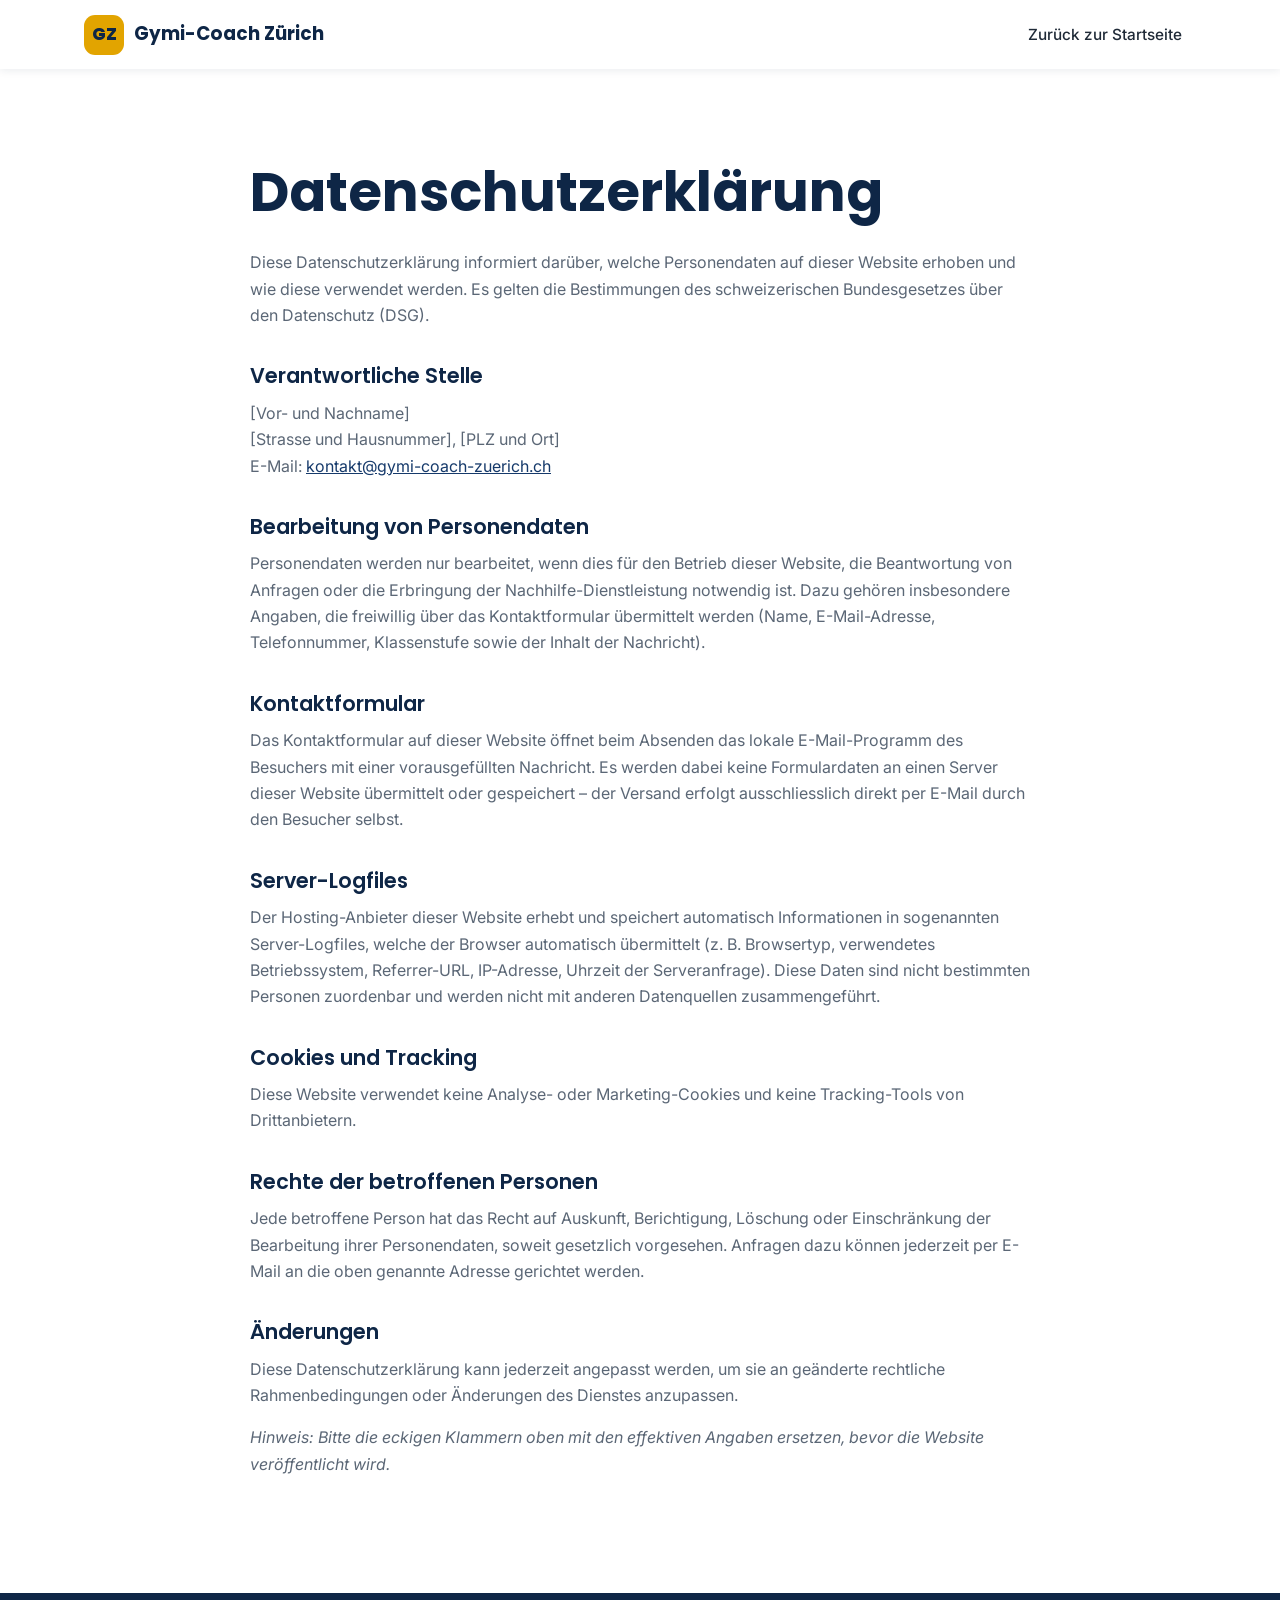
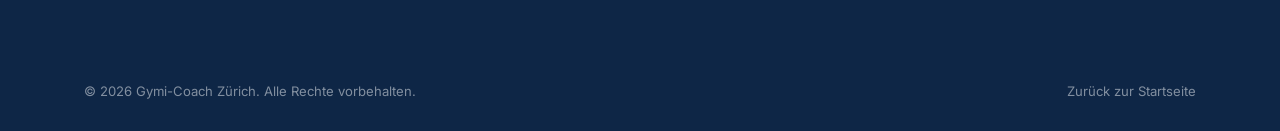
==== datenschutz.html @ ea246ab2 "Add Gymi-Vorbereitung Zürich tutoring website Static single-page site for a former top-of-class Gymn" ====
<!DOCTYPE html>
<html lang="de-CH">
<head>
<meta charset="UTF-8">
<meta name="viewport" content="width=device-width, initial-scale=1.0">
<title>Datenschutz | Gymi-Coach Zürich</title>
<link rel="icon" href="data:image/svg+xml,%3Csvg xmlns='http://www.w3.org/2000/svg' viewBox='0 0 64 64'%3E%3Crect width='64' height='64' rx='14' fill='%23163A6B'/%3E%3Ctext x='32' y='42' font-family='Arial,sans-serif' font-size='30' font-weight='700' fill='%23E2A400' text-anchor='middle'%3EGZ%3C/text%3E%3C/svg%3E">
<link rel="preconnect" href="https://fonts.googleapis.com">
<link rel="preconnect" href="https://fonts.gstatic.com" crossorigin>
<link href="https://fonts.googleapis.com/css2?family=Inter:wght@400;500;600;700&family=Poppins:wght@600;700;800&display=swap" rel="stylesheet">
<link rel="stylesheet" href="css/style.css">
</head>
<body>

<header class="site-header is-scrolled">
  <div class="container">
    <a href="index.html#top" class="brand">
      <span class="logo-mark">GZ</span>
      Gymi-Coach Zürich
    </a>
    <nav class="main-nav">
      <a href="index.html#top">Zurück zur Startseite</a>
    </nav>
  </div>
</header>

<div class="container">
  <div class="legal-page">
    <h1>Datenschutzerklärung</h1>
    <p>
      Diese Datenschutzerklärung informiert darüber, welche Personendaten auf dieser Website erhoben und
      wie diese verwendet werden. Es gelten die Bestimmungen des schweizerischen Bundesgesetzes über den
      Datenschutz (DSG).
    </p>

    <h2>Verantwortliche Stelle</h2>
    <p>
      [Vor- und Nachname]<br>
      [Strasse und Hausnummer], [PLZ und Ort]<br>
      E-Mail: <a href="mailto:kontakt@gymi-coach-zuerich.ch">kontakt@gymi-coach-zuerich.ch</a>
    </p>

    <h2>Bearbeitung von Personendaten</h2>
    <p>
      Personendaten werden nur bearbeitet, wenn dies für den Betrieb dieser Website, die Beantwortung von
      Anfragen oder die Erbringung der Nachhilfe-Dienstleistung notwendig ist. Dazu gehören insbesondere
      Angaben, die freiwillig über das Kontaktformular übermittelt werden (Name, E-Mail-Adresse, Telefonnummer,
      Klassenstufe sowie der Inhalt der Nachricht).
    </p>

    <h2>Kontaktformular</h2>
    <p>
      Das Kontaktformular auf dieser Website öffnet beim Absenden das lokale E-Mail-Programm des
      Besuchers mit einer vorausgefüllten Nachricht. Es werden dabei keine Formulardaten an einen Server
      dieser Website übermittelt oder gespeichert – der Versand erfolgt ausschliesslich direkt per E-Mail
      durch den Besucher selbst.
    </p>

    <h2>Server-Logfiles</h2>
    <p>
      Der Hosting-Anbieter dieser Website erhebt und speichert automatisch Informationen in sogenannten
      Server-Logfiles, welche der Browser automatisch übermittelt (z. B. Browsertyp, verwendetes
      Betriebssystem, Referrer-URL, IP-Adresse, Uhrzeit der Serveranfrage). Diese Daten sind nicht bestimmten
      Personen zuordenbar und werden nicht mit anderen Datenquellen zusammengeführt.
    </p>

    <h2>Cookies und Tracking</h2>
    <p>
      Diese Website verwendet keine Analyse- oder Marketing-Cookies und keine Tracking-Tools von
      Drittanbietern.
    </p>

    <h2>Rechte der betroffenen Personen</h2>
    <p>
      Jede betroffene Person hat das Recht auf Auskunft, Berichtigung, Löschung oder Einschränkung der
      Bearbeitung ihrer Personendaten, soweit gesetzlich vorgesehen. Anfragen dazu können jederzeit per
      E-Mail an die oben genannte Adresse gerichtet werden.
    </p>

    <h2>Änderungen</h2>
    <p>
      Diese Datenschutzerklärung kann jederzeit angepasst werden, um sie an geänderte rechtliche
      Rahmenbedingungen oder Änderungen des Dienstes anzupassen.
    </p>

    <p><em>Hinweis: Bitte die eckigen Klammern oben mit den effektiven Angaben ersetzen, bevor die Website veröffentlicht wird.</em></p>
  </div>
</div>

<footer class="site-footer">
  <div class="container">
    <div class="footer-bottom">
      <span>&copy; <span id="year"></span> Gymi-Coach Zürich. Alle Rechte vorbehalten.</span>
      <span><a href="index.html#top">Zurück zur Startseite</a></span>
    </div>
  </div>
</footer>

<script>document.getElementById('year').textContent = new Date().getFullYear();</script>
</body>
</html>
---- css/style.css ----
/* =========================================================
   Gymi-Vorbereitung Zürich — Stylesheet
   ========================================================= */

:root {
  --color-primary: #163A6B;
  --color-primary-dark: #0E2646;
  --color-primary-light: #2E5590;
  --color-accent: #E2A400;
  --color-accent-dark: #C48A00;
  --color-bg: #FFFFFF;
  --color-bg-alt: #F5F7FA;
  --color-bg-dark: #0E2646;
  --color-text: #1F2A37;
  --color-text-muted: #5B6776;
  --color-text-inverse: #F5F7FA;
  --color-border: #E2E8F0;
  --color-success: #1E7B4D;

  --font-heading: 'Poppins', 'Segoe UI', sans-serif;
  --font-body: 'Inter', 'Segoe UI', sans-serif;

  --radius-sm: 8px;
  --radius-md: 14px;
  --radius-lg: 22px;

  --shadow-sm: 0 2px 8px rgba(14, 38, 70, 0.08);
  --shadow-md: 0 8px 24px rgba(14, 38, 70, 0.12);
  --shadow-lg: 0 20px 48px rgba(14, 38, 70, 0.16);

  --container-width: 1160px;
}

* { box-sizing: border-box; }

html {
  scroll-behavior: smooth;
}

body {
  margin: 0;
  font-family: var(--font-body);
  color: var(--color-text);
  background: var(--color-bg);
  line-height: 1.65;
  -webkit-font-smoothing: antialiased;
}

h1, h2, h3, h4 {
  font-family: var(--font-heading);
  color: var(--color-primary-dark);
  line-height: 1.2;
  margin: 0 0 .5em;
  font-weight: 600;
}

h1 { font-size: clamp(2.1rem, 4.5vw, 3.4rem); font-weight: 700; }
h2 { font-size: clamp(1.7rem, 3.2vw, 2.4rem); }
h3 { font-size: 1.25rem; }

p { margin: 0 0 1em; color: var(--color-text-muted); }

a { color: var(--color-primary); text-decoration: none; }

img, svg { max-width: 100%; display: block; }

.container {
  max-width: var(--container-width);
  margin: 0 auto;
  padding: 0 24px;
}

section { padding: 96px 0; }

.section-alt { background: var(--color-bg-alt); }

.section-head {
  max-width: 680px;
  margin: 0 auto 56px;
  text-align: center;
}

.eyebrow {
  display: inline-block;
  font-family: var(--font-heading);
  font-size: .8rem;
  font-weight: 600;
  letter-spacing: .08em;
  text-transform: uppercase;
  color: var(--color-accent-dark);
  background: rgba(226, 164, 0, 0.12);
  padding: 6px 14px;
  border-radius: 100px;
  margin-bottom: 16px;
}

.section-head p { font-size: 1.08rem; }

/* Buttons */
.btn {
  display: inline-flex;
  align-items: center;
  justify-content: center;
  gap: 8px;
  font-family: var(--font-heading);
  font-weight: 600;
  font-size: .98rem;
  padding: 14px 28px;
  border-radius: 100px;
  border: 2px solid transparent;
  cursor: pointer;
  transition: transform .15s ease, box-shadow .15s ease, background .15s ease, color .15s ease;
  white-space: nowrap;
}

.btn-primary {
  background: var(--color-accent);
  color: var(--color-primary-dark);
  box-shadow: var(--shadow-sm);
}
.btn-primary:hover { background: var(--color-accent-dark); transform: translateY(-2px); box-shadow: var(--shadow-md); }

.btn-outline {
  background: transparent;
  border-color: rgba(255,255,255,0.5);
  color: #fff;
}
.btn-outline:hover { background: rgba(255,255,255,0.12); transform: translateY(-2px); }

.btn-secondary {
  background: var(--color-bg);
  color: var(--color-primary);
  border-color: var(--color-border);
}
.btn-secondary:hover { border-color: var(--color-primary); transform: translateY(-2px); }

.btn-block { width: 100%; }

/* =========================================================
   Header / Nav
   ========================================================= */
.site-header {
  position: fixed;
  top: 0; left: 0; right: 0;
  z-index: 1000;
  background: rgba(255,255,255,0);
  transition: background .25s ease, box-shadow .25s ease, padding .25s ease;
  padding: 22px 0;
}

.site-header.is-scrolled {
  background: rgba(255,255,255,0.92);
  backdrop-filter: blur(10px);
  box-shadow: var(--shadow-sm);
  padding: 12px 0;
}

.site-header .container {
  display: flex;
  align-items: center;
  justify-content: space-between;
}

.brand {
  display: flex;
  align-items: center;
  gap: 10px;
  font-family: var(--font-heading);
  font-weight: 700;
  font-size: 1.15rem;
  color: var(--color-primary-dark);
}

.site-header:not(.is-scrolled) .brand { color: #fff; }

.brand .logo-mark {
  width: 40px; height: 40px;
  border-radius: 11px;
  background: var(--color-accent);
  color: var(--color-primary-dark);
  display: flex; align-items: center; justify-content: center;
  font-weight: 800;
  font-size: 1.05rem;
  flex-shrink: 0;
}

.main-nav {
  display: flex;
  align-items: center;
  gap: 8px;
}

.main-nav a:not(.btn) {
  color: inherit;
  font-weight: 500;
  font-size: .96rem;
  padding: 10px 14px;
  border-radius: 100px;
  transition: background .15s ease, color .15s ease;
}

.site-header:not(.is-scrolled) .main-nav a:not(.btn) { color: rgba(255,255,255,0.92); }
.site-header:not(.is-scrolled) .main-nav a:not(.btn):hover { background: rgba(255,255,255,0.14); }
.site-header.is-scrolled .main-nav a:not(.btn) { color: var(--color-text); }
.site-header.is-scrolled .main-nav a:not(.btn):hover { background: var(--color-bg-alt); }

.nav-cta { margin-left: 8px; }
.site-header.is-scrolled .btn-outline { border-color: var(--color-primary); color: var(--color-primary); }
.site-header.is-scrolled .btn-outline:hover { background: var(--color-primary); color: #fff; }

.nav-toggle {
  display: none;
  flex-direction: column;
  gap: 5px;
  background: none;
  border: none;
  cursor: pointer;
  padding: 8px;
}
.nav-toggle span {
  width: 26px; height: 2px;
  background: #fff;
  border-radius: 2px;
  transition: background .2s ease;
}
.site-header.is-scrolled .nav-toggle span { background: var(--color-primary-dark); }

/* =========================================================
   Hero
   ========================================================= */
.hero {
  position: relative;
  padding: 190px 0 120px;
  background: linear-gradient(155deg, var(--color-primary-dark) 0%, var(--color-primary) 55%, var(--color-primary-light) 100%);
  color: var(--color-text-inverse);
  overflow: hidden;
}

.hero::before {
  content: "";
  position: absolute;
  inset: 0;
  background-image:
    radial-gradient(circle at 85% 12%, rgba(226,164,0,0.28) 0%, transparent 45%),
    radial-gradient(circle at 8% 85%, rgba(255,255,255,0.08) 0%, transparent 40%);
  pointer-events: none;
}

.hero .container {
  position: relative;
  display: grid;
  grid-template-columns: 1.1fr 0.9fr;
  gap: 64px;
  align-items: center;
}

.hero-badge {
  display: inline-flex;
  align-items: center;
  gap: 8px;
  background: rgba(255,255,255,0.12);
  border: 1px solid rgba(255,255,255,0.25);
  padding: 8px 16px;
  border-radius: 100px;
  font-size: .85rem;
  font-weight: 600;
  margin-bottom: 24px;
}
.hero-badge svg { width: 16px; height: 16px; flex-shrink: 0; }

.hero h1 { color: #fff; margin-bottom: 20px; }
.hero h1 .accent { color: var(--color-accent); }

.hero-lead {
  font-size: 1.15rem;
  color: rgba(245,247,250,0.88);
  max-width: 540px;
  margin-bottom: 36px;
}

.hero-actions {
  display: flex;
  gap: 16px;
  flex-wrap: wrap;
  margin-bottom: 48px;
}

.hero-stats {
  display: flex;
  gap: 36px;
  flex-wrap: wrap;
}

.hero-stats .stat-num {
  font-family: var(--font-heading);
  font-size: 1.8rem;
  font-weight: 700;
  color: #fff;
}
.hero-stats .stat-label {
  font-size: .82rem;
  color: rgba(245,247,250,0.75);
}

.hero-visual {
  position: relative;
}

.hero-card {
  background: rgba(255,255,255,0.98);
  border-radius: var(--radius-lg);
  padding: 32px;
  box-shadow: var(--shadow-lg);
  color: var(--color-text);
}

.hero-card-top {
  display: flex;
  align-items: center;
  gap: 14px;
  margin-bottom: 20px;
  padding-bottom: 20px;
  border-bottom: 1px solid var(--color-border);
}

.hero-avatar {
  width: 56px; height: 56px;
  border-radius: 50%;
  background: linear-gradient(135deg, var(--color-primary), var(--color-primary-light));
  display: flex; align-items: center; justify-content: center;
  color: #fff;
  font-family: var(--font-heading);
  font-weight: 700;
  font-size: 1.1rem;
  flex-shrink: 0;
}

.hero-card-top strong { display: block; font-family: var(--font-heading); color: var(--color-primary-dark); }
.hero-card-top span { font-size: .85rem; color: var(--color-text-muted); }

.hero-checklist { list-style: none; margin: 0; padding: 0; }
.hero-checklist li {
  display: flex;
  align-items: flex-start;
  gap: 10px;
  font-size: .95rem;
  margin-bottom: 14px;
  color: var(--color-text);
}
.hero-checklist li:last-child { margin-bottom: 0; }
.hero-checklist svg {
  width: 20px; height: 20px;
  flex-shrink: 0;
  color: var(--color-success);
  margin-top: 1px;
}

.hero-float-badge {
  position: absolute;
  bottom: -22px;
  right: -18px;
  background: var(--color-accent);
  color: var(--color-primary-dark);
  border-radius: var(--radius-md);
  padding: 16px 20px;
  box-shadow: var(--shadow-md);
  font-family: var(--font-heading);
}
.hero-float-badge strong { display: block; font-size: 1.4rem; line-height: 1; }
.hero-float-badge span { font-size: .72rem; font-weight: 600; letter-spacing: .03em; }

/* =========================================================
   Trust bar
   ========================================================= */
.trust-bar {
  background: var(--color-bg-alt);
  padding: 20px 0;
  border-bottom: 1px solid var(--color-border);
}
.trust-bar .container {
  display: flex;
  justify-content: space-around;
  flex-wrap: wrap;
  gap: 20px;
  text-align: center;
}
.trust-bar .trust-item {
  font-size: .85rem;
  color: var(--color-text-muted);
  font-weight: 500;
  display: flex;
  align-items: center;
  gap: 8px;
}
.trust-bar svg { width: 18px; height: 18px; color: var(--color-primary); flex-shrink: 0; }

/* =========================================================
   Über mich
   ========================================================= */
.about-grid {
  display: grid;
  grid-template-columns: 0.85fr 1.15fr;
  gap: 64px;
  align-items: center;
}

.about-portrait {
  position: relative;
  border-radius: var(--radius-lg);
  aspect-ratio: 4/5;
  background: linear-gradient(160deg, var(--color-primary) 0%, var(--color-primary-dark) 100%);
  display: flex;
  align-items: flex-end;
  padding: 28px;
  overflow: hidden;
}
.about-portrait::before {
  content: "";
  position: absolute;
  inset: 0;
  background-image: radial-gradient(circle at 75% 20%, rgba(226,164,0,0.35), transparent 55%);
}
.about-portrait-initial {
  position: absolute;
  top: 50%; left: 50%;
  transform: translate(-50%,-58%);
  font-family: var(--font-heading);
  font-weight: 800;
  font-size: 8rem;
  color: rgba(255,255,255,0.14);
}
.about-portrait-tag {
  position: relative;
  background: rgba(14,38,70,0.55);
  backdrop-filter: blur(6px);
  color: #fff;
  padding: 14px 18px;
  border-radius: var(--radius-sm);
  font-size: .88rem;
  font-weight: 500;
}

.about-credentials {
  list-style: none;
  margin: 28px 0 0;
  padding: 0;
  display: grid;
  gap: 16px;
}
.about-credentials li {
  display: flex;
  gap: 14px;
  align-items: flex-start;
  background: var(--color-bg-alt);
  padding: 16px 18px;
  border-radius: var(--radius-sm);
}
.about-credentials svg { width: 22px; height: 22px; color: var(--color-accent-dark); flex-shrink: 0; margin-top: 2px; }
.about-credentials strong { display: block; color: var(--color-text); font-size: .95rem; }
.about-credentials span { font-size: .85rem; color: var(--color-text-muted); }

/* =========================================================
   Services / Angebot
   ========================================================= */
.services-grid {
  display: grid;
  grid-template-columns: repeat(3, 1fr);
  gap: 28px;
}

.service-card {
  background: var(--color-bg);
  border: 1px solid var(--color-border);
  border-radius: var(--radius-md);
  padding: 32px 28px;
  transition: transform .2s ease, box-shadow .2s ease, border-color .2s ease;
}
.service-card:hover {
  transform: translateY(-6px);
  box-shadow: var(--shadow-md);
  border-color: transparent;
}

.service-icon {
  width: 52px; height: 52px;
  border-radius: var(--radius-sm);
  background: rgba(22,58,107,0.08);
  color: var(--color-primary);
  display: flex; align-items: center; justify-content: center;
  margin-bottom: 20px;
}
.service-icon svg { width: 26px; height: 26px; }

.service-card ul {
  margin: 16px 0 0;
  padding-left: 20px;
  color: var(--color-text-muted);
  font-size: .92rem;
}
.service-card li { margin-bottom: 6px; }

/* =========================================================
   Ablauf / Process
   ========================================================= */
.process-steps {
  display: grid;
  grid-template-columns: repeat(4, 1fr);
  gap: 24px;
  counter-reset: step;
}

.process-step {
  position: relative;
  background: var(--color-bg);
  border-radius: var(--radius-md);
  padding: 32px 24px 24px;
  border: 1px solid var(--color-border);
}

.process-step .step-num {
  display: inline-flex;
  align-items: center;
  justify-content: center;
  width: 40px; height: 40px;
  border-radius: 50%;
  background: var(--color-primary-dark);
  color: #fff;
  font-family: var(--font-heading);
  font-weight: 700;
  margin-bottom: 18px;
}

.process-connector {
  display: none;
}

@media (min-width: 901px) {
  .process-steps { position: relative; }
  .process-step:not(:last-child)::after {
    content: "";
    position: absolute;
    top: 40px;
    left: calc(100% + 2px);
    width: calc(24px - 4px);
    height: 2px;
    background: var(--color-border);
  }
}

/* =========================================================
   Subjects / Fächer detail
   ========================================================= */
.subjects-grid {
  display: grid;
  grid-template-columns: 1fr 1fr;
  gap: 28px;
}

.subject-card {
  background: var(--color-bg);
  border-radius: var(--radius-md);
  padding: 36px;
  box-shadow: var(--shadow-sm);
  border-top: 4px solid var(--color-primary);
}
.subject-card.accent-border { border-top-color: var(--color-accent); }

.subject-card h3 { display: flex; align-items: center; gap: 10px; }
.subject-card .tag-list {
  display: flex;
  flex-wrap: wrap;
  gap: 8px;
  margin-top: 18px;
}
.subject-card .tag {
  background: var(--color-bg-alt);
  color: var(--color-text);
  font-size: .82rem;
  font-weight: 500;
  padding: 7px 13px;
  border-radius: 100px;
}

/* =========================================================
   Pricing
   ========================================================= */
.pricing-grid {
  display: grid;
  grid-template-columns: repeat(3, 1fr);
  gap: 28px;
  align-items: stretch;
}

.price-card {
  background: var(--color-bg);
  border: 1px solid var(--color-border);
  border-radius: var(--radius-lg);
  padding: 36px 30px;
  display: flex;
  flex-direction: column;
  position: relative;
}

.price-card.featured {
  border-color: var(--color-accent);
  box-shadow: var(--shadow-md);
  transform: scale(1.03);
  z-index: 1;
}

.price-card .badge-pop {
  position: absolute;
  top: -14px; left: 50%;
  transform: translateX(-50%);
  background: var(--color-accent);
  color: var(--color-primary-dark);
  font-size: .75rem;
  font-weight: 700;
  padding: 6px 16px;
  border-radius: 100px;
  letter-spacing: .03em;
}

.price-card h3 { margin-bottom: 4px; }
.price-card .price-sub { font-size: .85rem; color: var(--color-text-muted); margin-bottom: 20px; }

.price-value {
  font-family: var(--font-heading);
  font-size: 2.4rem;
  font-weight: 700;
  color: var(--color-primary-dark);
  margin-bottom: 4px;
}
.price-value span { font-size: 1rem; font-weight: 500; color: var(--color-text-muted); }

.price-per { font-size: .82rem; color: var(--color-text-muted); margin-bottom: 24px; }

.price-features {
  list-style: none;
  margin: 0 0 28px;
  padding: 0;
  flex-grow: 1;
}
.price-features li {
  display: flex;
  gap: 10px;
  align-items: flex-start;
  font-size: .92rem;
  color: var(--color-text);
  margin-bottom: 12px;
}
.price-features svg { width: 18px; height: 18px; color: var(--color-success); flex-shrink: 0; margin-top: 2px; }

.pricing-note {
  text-align: center;
  margin-top: 36px;
  font-size: .9rem;
  color: var(--color-text-muted);
}

/* =========================================================
   Testimonials
   ========================================================= */
.testimonials-grid {
  display: grid;
  grid-template-columns: repeat(3, 1fr);
  gap: 28px;
}

.testimonial-card {
  background: var(--color-bg);
  border-radius: var(--radius-md);
  padding: 30px;
  box-shadow: var(--shadow-sm);
}

.testimonial-stars {
  color: var(--color-accent);
  letter-spacing: 2px;
  margin-bottom: 14px;
  font-size: 1rem;
}

.testimonial-card p {
  color: var(--color-text);
  font-style: italic;
  font-size: .96rem;
}

.testimonial-author {
  display: flex;
  align-items: center;
  gap: 12px;
  margin-top: 18px;
}
.testimonial-author .avatar-dot {
  width: 40px; height: 40px;
  border-radius: 50%;
  background: var(--color-bg-alt);
  color: var(--color-primary);
  display: flex; align-items: center; justify-content: center;
  font-family: var(--font-heading);
  font-weight: 700;
  font-size: .9rem;
  flex-shrink: 0;
}
.testimonial-author strong { display: block; font-size: .9rem; color: var(--color-text); }
.testimonial-author span { font-size: .8rem; color: var(--color-text-muted); }

.testimonials-disclaimer {
  text-align: center;
  font-size: .78rem;
  color: var(--color-text-muted);
  margin-top: 32px;
}

/* =========================================================
   FAQ
   ========================================================= */
.faq-list {
  max-width: 780px;
  margin: 0 auto;
}

.faq-item {
  border-bottom: 1px solid var(--color-border);
}

.faq-question {
  width: 100%;
  display: flex;
  align-items: center;
  justify-content: space-between;
  gap: 16px;
  background: none;
  border: none;
  text-align: left;
  padding: 22px 4px;
  font-family: var(--font-heading);
  font-size: 1.02rem;
  font-weight: 600;
  color: var(--color-text);
  cursor: pointer;
}

.faq-question .faq-icon {
  flex-shrink: 0;
  width: 24px; height: 24px;
  border-radius: 50%;
  background: var(--color-bg-alt);
  color: var(--color-primary);
  display: flex; align-items: center; justify-content: center;
  transition: transform .2s ease, background .2s ease, color .2s ease;
}

.faq-item.is-open .faq-icon {
  background: var(--color-primary);
  color: #fff;
  transform: rotate(45deg);
}

.faq-answer {
  max-height: 0;
  overflow: hidden;
  transition: max-height .3s ease, padding .3s ease;
  padding: 0 4px;
}
.faq-answer p { padding-bottom: 20px; margin: 0; }
.faq-item.is-open .faq-answer { max-height: 320px; }

/* =========================================================
   Contact
   ========================================================= */
.contact-section {
  background: linear-gradient(155deg, var(--color-primary-dark) 0%, var(--color-primary) 100%);
  color: var(--color-text-inverse);
  position: relative;
  overflow: hidden;
}
.contact-section::before {
  content: "";
  position: absolute;
  inset: 0;
  background-image: radial-gradient(circle at 90% 10%, rgba(226,164,0,0.22), transparent 45%);
}
.contact-section .section-head h2 { color: #fff; }
.contact-section .section-head p { color: rgba(245,247,250,0.8); }
.contact-section .eyebrow { background: rgba(226,164,0,0.18); }

.contact-grid {
  position: relative;
  display: grid;
  grid-template-columns: 0.85fr 1.15fr;
  gap: 48px;
}

.contact-info-card {
  background: rgba(255,255,255,0.06);
  border: 1px solid rgba(255,255,255,0.14);
  border-radius: var(--radius-lg);
  padding: 36px;
}
.contact-info-card h3 { color: #fff; }
.contact-method {
  display: flex;
  gap: 14px;
  align-items: flex-start;
  margin-top: 22px;
}
.contact-method svg { width: 22px; height: 22px; color: var(--color-accent); flex-shrink: 0; margin-top: 2px; }
.contact-method strong { display: block; color: #fff; font-size: .92rem; }
.contact-method span, .contact-method a { color: rgba(245,247,250,0.78); font-size: .92rem; }
.contact-method a:hover { color: #fff; }

.contact-social {
  display: flex;
  gap: 12px;
  margin-top: 28px;
}
.contact-social a {
  width: 40px; height: 40px;
  border-radius: 50%;
  background: rgba(255,255,255,0.1);
  display: flex; align-items: center; justify-content: center;
  color: #fff;
  transition: background .2s ease;
}
.contact-social a:hover { background: var(--color-accent); color: var(--color-primary-dark); }
.contact-social svg { width: 18px; height: 18px; }

.contact-form-card {
  background: #fff;
  border-radius: var(--radius-lg);
  padding: 40px;
  color: var(--color-text);
  box-shadow: var(--shadow-lg);
}

.form-row {
  display: grid;
  grid-template-columns: 1fr 1fr;
  gap: 18px;
}

.form-group { margin-bottom: 18px; }
.form-group label {
  display: block;
  font-size: .85rem;
  font-weight: 600;
  color: var(--color-text);
  margin-bottom: 6px;
}
.form-group input,
.form-group select,
.form-group textarea {
  width: 100%;
  padding: 13px 15px;
  border: 1.5px solid var(--color-border);
  border-radius: var(--radius-sm);
  font-family: var(--font-body);
  font-size: .95rem;
  color: var(--color-text);
  background: var(--color-bg-alt);
  transition: border-color .15s ease, background .15s ease;
}
.form-group input:focus,
.form-group select:focus,
.form-group textarea:focus {
  outline: none;
  border-color: var(--color-primary);
  background: #fff;
}
.form-group textarea { resize: vertical; min-height: 110px; }

.form-note {
  font-size: .8rem;
  color: var(--color-text-muted);
  margin-top: 14px;
  text-align: center;
}

.form-success {
  display: none;
  background: rgba(30,123,77,0.1);
  color: var(--color-success);
  border: 1px solid rgba(30,123,77,0.3);
  border-radius: var(--radius-sm);
  padding: 14px 18px;
  font-size: .9rem;
  margin-bottom: 18px;
}
.form-success.is-visible { display: block; }

/* =========================================================
   CTA banner
   ========================================================= */
.cta-banner {
  background: var(--color-accent);
  padding: 56px 0;
}
.cta-banner .container {
  display: flex;
  align-items: center;
  justify-content: space-between;
  gap: 24px;
  flex-wrap: wrap;
}
.cta-banner h2 { color: var(--color-primary-dark); margin: 0; font-size: 1.6rem; }
.cta-banner p { color: rgba(14,38,70,0.75); margin: 4px 0 0; }
.cta-banner .btn-primary { background: var(--color-primary-dark); color: #fff; }
.cta-banner .btn-primary:hover { background: var(--color-bg-dark); }

/* =========================================================
   Footer
   ========================================================= */
.site-footer {
  background: var(--color-bg-dark);
  color: rgba(245,247,250,0.7);
  padding: 64px 0 28px;
}
.footer-grid {
  display: grid;
  grid-template-columns: 1.4fr 1fr 1fr;
  gap: 40px;
  padding-bottom: 40px;
  border-bottom: 1px solid rgba(255,255,255,0.1);
}
.footer-brand .brand { color: #fff; margin-bottom: 14px; }
.footer-brand p { color: rgba(245,247,250,0.6); max-width: 320px; font-size: .92rem; }
.site-footer h4 { color: #fff; font-size: .95rem; margin-bottom: 18px; }
.footer-links { list-style: none; margin: 0; padding: 0; }
.footer-links li { margin-bottom: 10px; }
.footer-links a { color: rgba(245,247,250,0.65); font-size: .92rem; }
.footer-links a:hover { color: var(--color-accent); }
.footer-bottom {
  display: flex;
  justify-content: space-between;
  flex-wrap: wrap;
  gap: 12px;
  padding-top: 24px;
  font-size: .82rem;
  color: rgba(245,247,250,0.5);
}
.footer-bottom a { color: rgba(245,247,250,0.5); }
.footer-bottom a:hover { color: #fff; }

/* =========================================================
   Legal pages
   ========================================================= */
.legal-page {
  padding: 160px 0 100px;
  max-width: 780px;
  margin: 0 auto;
}
.legal-page h1 { margin-bottom: 24px; }
.legal-page h2 { font-size: 1.3rem; margin-top: 36px; }
.legal-page p, .legal-page li { color: var(--color-text-muted); }
.legal-page a { text-decoration: underline; }

/* =========================================================
   Scroll reveal
   ========================================================= */
/* Content is visible by default so it never depends on JS running.
   Only once JS confirms it can animate (html.js) do reveal elements
   start hidden and fade in via IntersectionObserver. */
.js .reveal {
  opacity: 0;
  transform: translateY(24px);
  transition: opacity .6s ease, transform .6s ease;
}
.js .reveal.is-visible {
  opacity: 1;
  transform: translateY(0);
}

/* =========================================================
   Responsive
   ========================================================= */
@media (max-width: 1000px) {
  .hero .container { grid-template-columns: 1fr; }
  .hero-visual { max-width: 420px; }
  .about-grid { grid-template-columns: 1fr; }
  .services-grid { grid-template-columns: repeat(2, 1fr); }
  .process-steps { grid-template-columns: repeat(2, 1fr); }
  .process-step::after { display: none; }
  .subjects-grid { grid-template-columns: 1fr; }
  .pricing-grid { grid-template-columns: 1fr; }
  .price-card.featured { transform: none; }
  .testimonials-grid { grid-template-columns: 1fr; }
  .contact-grid { grid-template-columns: 1fr; }
  .footer-grid { grid-template-columns: 1fr 1fr; }
}

@media (max-width: 760px) {
  section { padding: 72px 0; }
  .main-nav { display: none; }
  .nav-toggle { display: flex; }
  .main-nav.is-open {
    display: flex;
    position: absolute;
    top: 100%; left: 0; right: 0;
    background: #fff;
    flex-direction: column;
    align-items: stretch;
    padding: 16px 24px 24px;
    box-shadow: var(--shadow-md);
    border-radius: 0 0 var(--radius-md) var(--radius-md);
  }
  .site-header .main-nav.is-open a:not(.btn) { color: var(--color-text); padding: 14px 6px; }
  .site-header .main-nav.is-open a:not(.btn):hover { background: var(--color-bg-alt); }
  .main-nav.is-open .nav-cta { margin: 10px 0 0; }
  .site-header .main-nav.is-open .btn-outline {
    border-color: var(--color-primary);
    color: var(--color-primary);
  }
  .site-header .main-nav.is-open .btn-outline:hover {
    background: var(--color-primary);
    color: #fff;
  }
  .hero { padding: 150px 0 90px; }
  .hero-actions { flex-direction: column; align-items: stretch; }
  .hero-actions .btn { width: 100%; }
  .hero-stats { justify-content: space-between; gap: 16px; }
  .services-grid { grid-template-columns: 1fr; }
  .process-steps { grid-template-columns: 1fr; }
  .form-row { grid-template-columns: 1fr; }
  .footer-grid { grid-template-columns: 1fr; gap: 28px; }
  .cta-banner .container { flex-direction: column; text-align: center; }
  .hero-float-badge { right: 10px; }
}
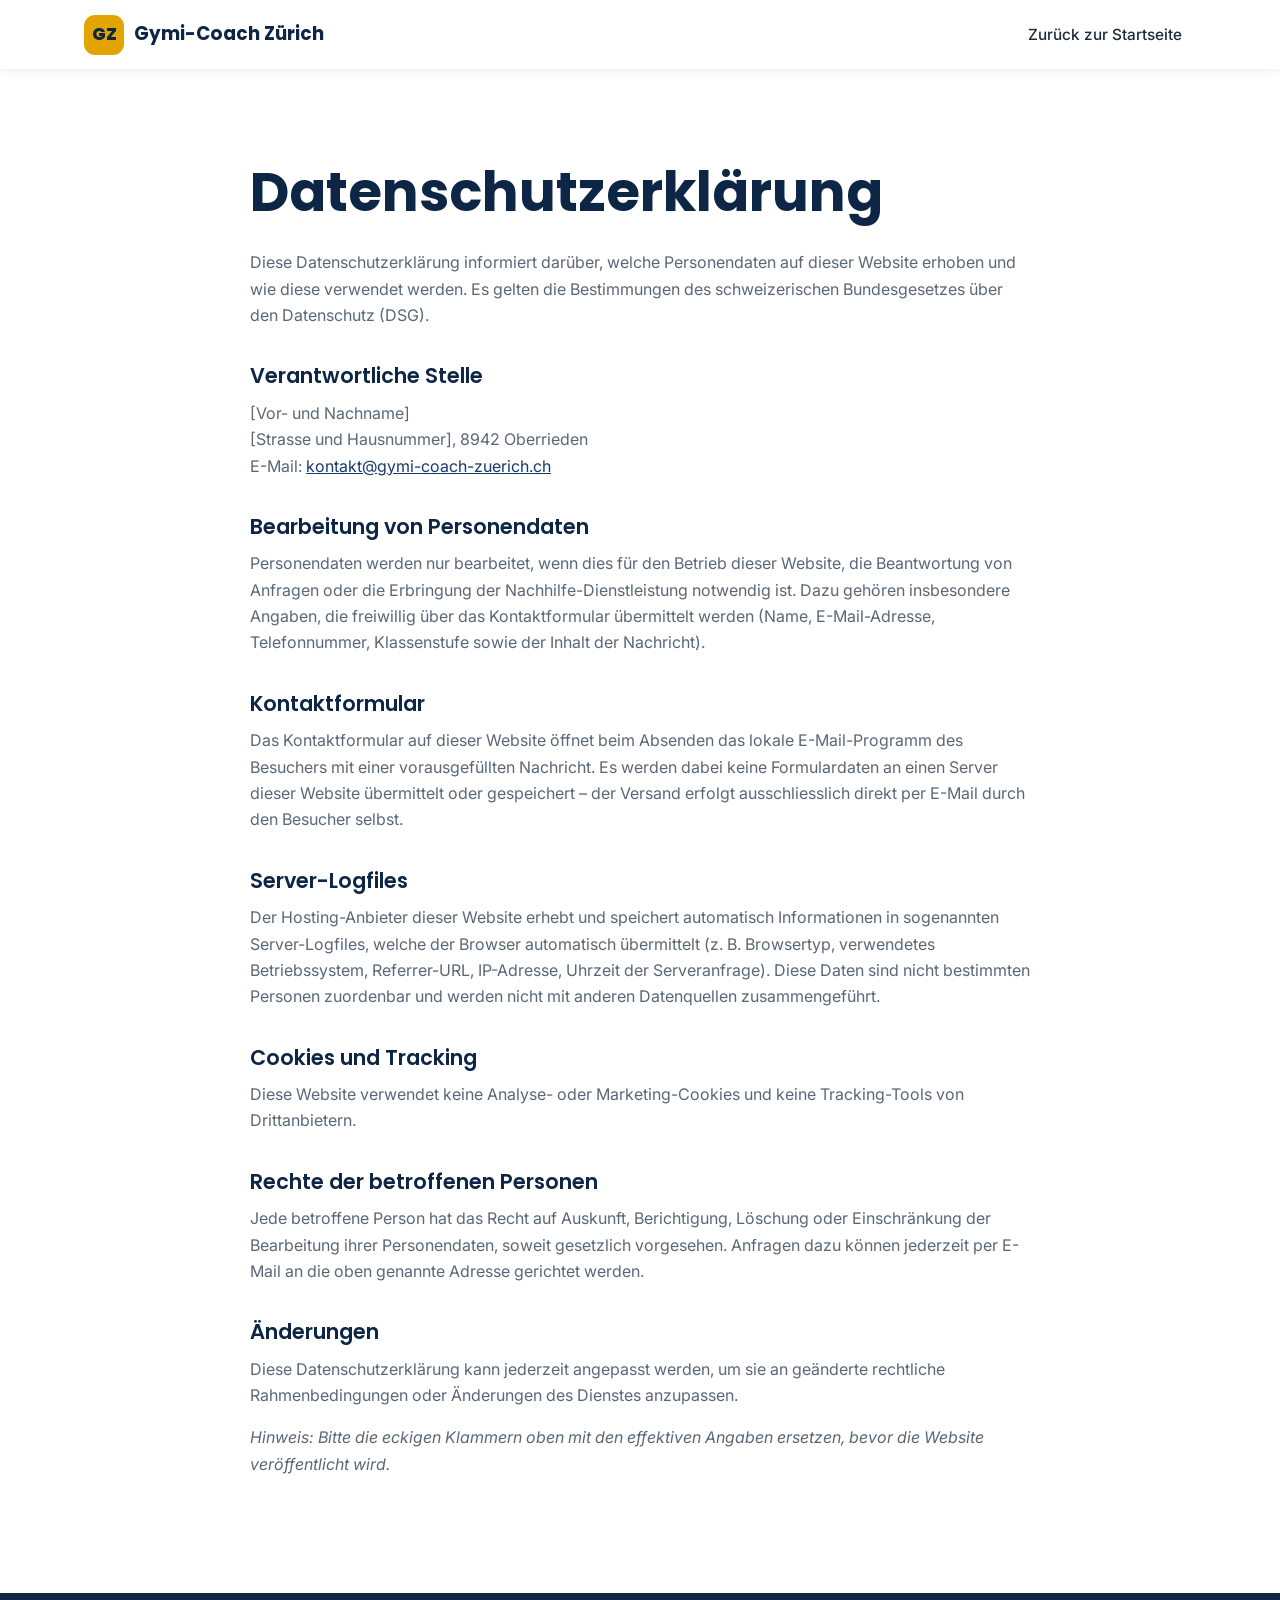
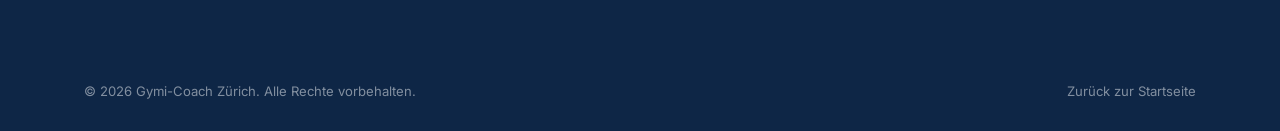
==== commit 794f85be: "Update pricing and focus area to Thalwil/Oberrieden/Horgen Set competitive rates for the Zimmerberg/" ====
--- a/datenschutz.html
+++ b/datenschutz.html
@@ -36,7 +36,7 @@
     <h2>Verantwortliche Stelle</h2>
     <p>
       [Vor- und Nachname]<br>
-      [Strasse und Hausnummer], [PLZ und Ort]<br>
+      [Strasse und Hausnummer], 8942 Oberrieden<br>
       E-Mail: <a href="mailto:kontakt@gymi-coach-zuerich.ch">kontakt@gymi-coach-zuerich.ch</a>
     </p>
 
--- a/css/style.css
+++ b/css/style.css
@@ -254,6 +254,12 @@
   align-items: center;
 }
 
+.hero-badges {
+  display: flex;
+  flex-wrap: wrap;
+  gap: 10px;
+  margin-bottom: 24px;
+}
 .hero-badge {
   display: inline-flex;
   align-items: center;
@@ -264,7 +270,6 @@
   border-radius: 100px;
   font-size: .85rem;
   font-weight: 600;
-  margin-bottom: 24px;
 }
 .hero-badge svg { width: 16px; height: 16px; flex-shrink: 0; }
 
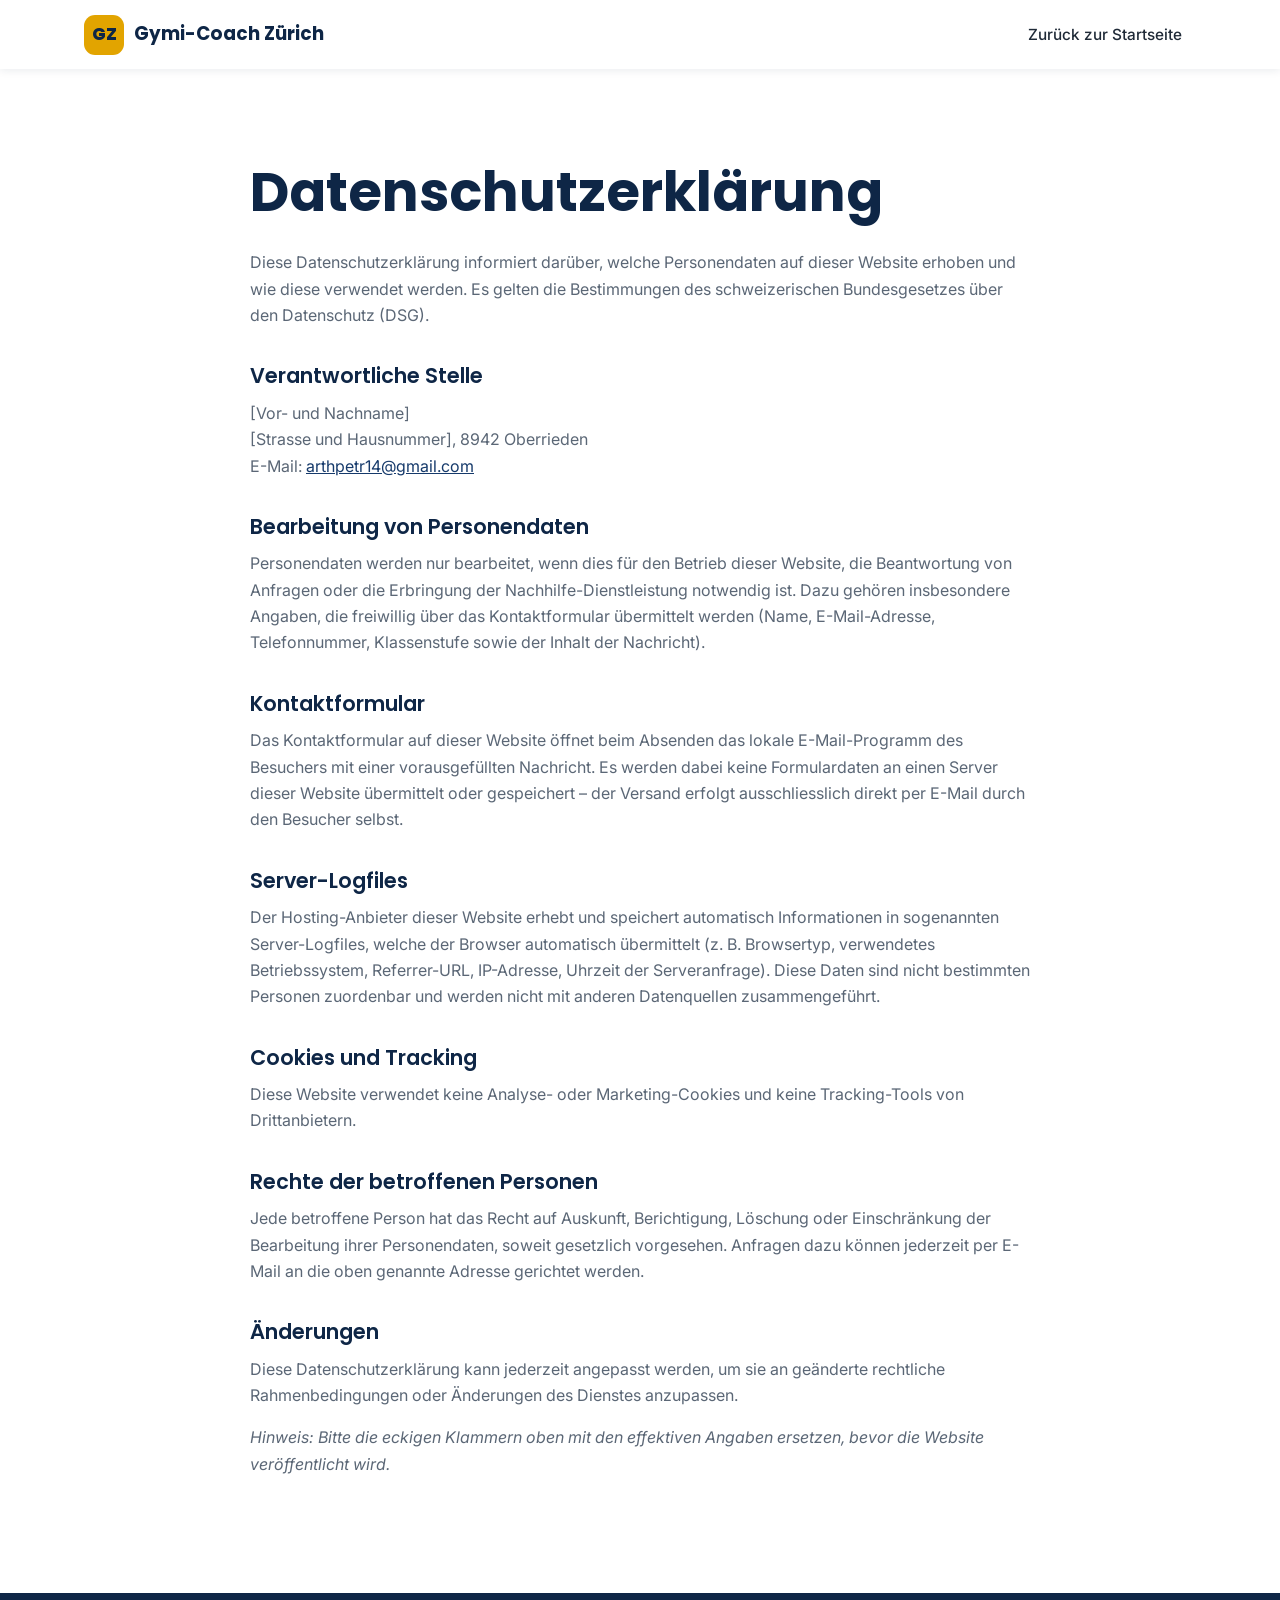
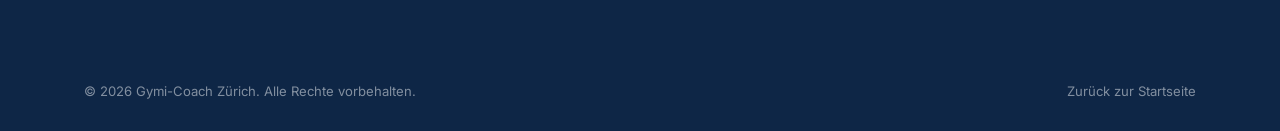
==== commit 0d22350a: "Add real contact details, mention awards, remove fake testimonials Use the real phone number (+41 76" ====
--- a/datenschutz.html
+++ b/datenschutz.html
@@ -37,7 +37,7 @@
     <p>
       [Vor- und Nachname]<br>
       [Strasse und Hausnummer], 8942 Oberrieden<br>
-      E-Mail: <a href="mailto:kontakt@gymi-coach-zuerich.ch">kontakt@gymi-coach-zuerich.ch</a>
+      E-Mail: <a href="mailto:arthpetr14@gmail.com">arthpetr14@gmail.com</a>
     </p>
 
     <h2>Bearbeitung von Personendaten</h2>
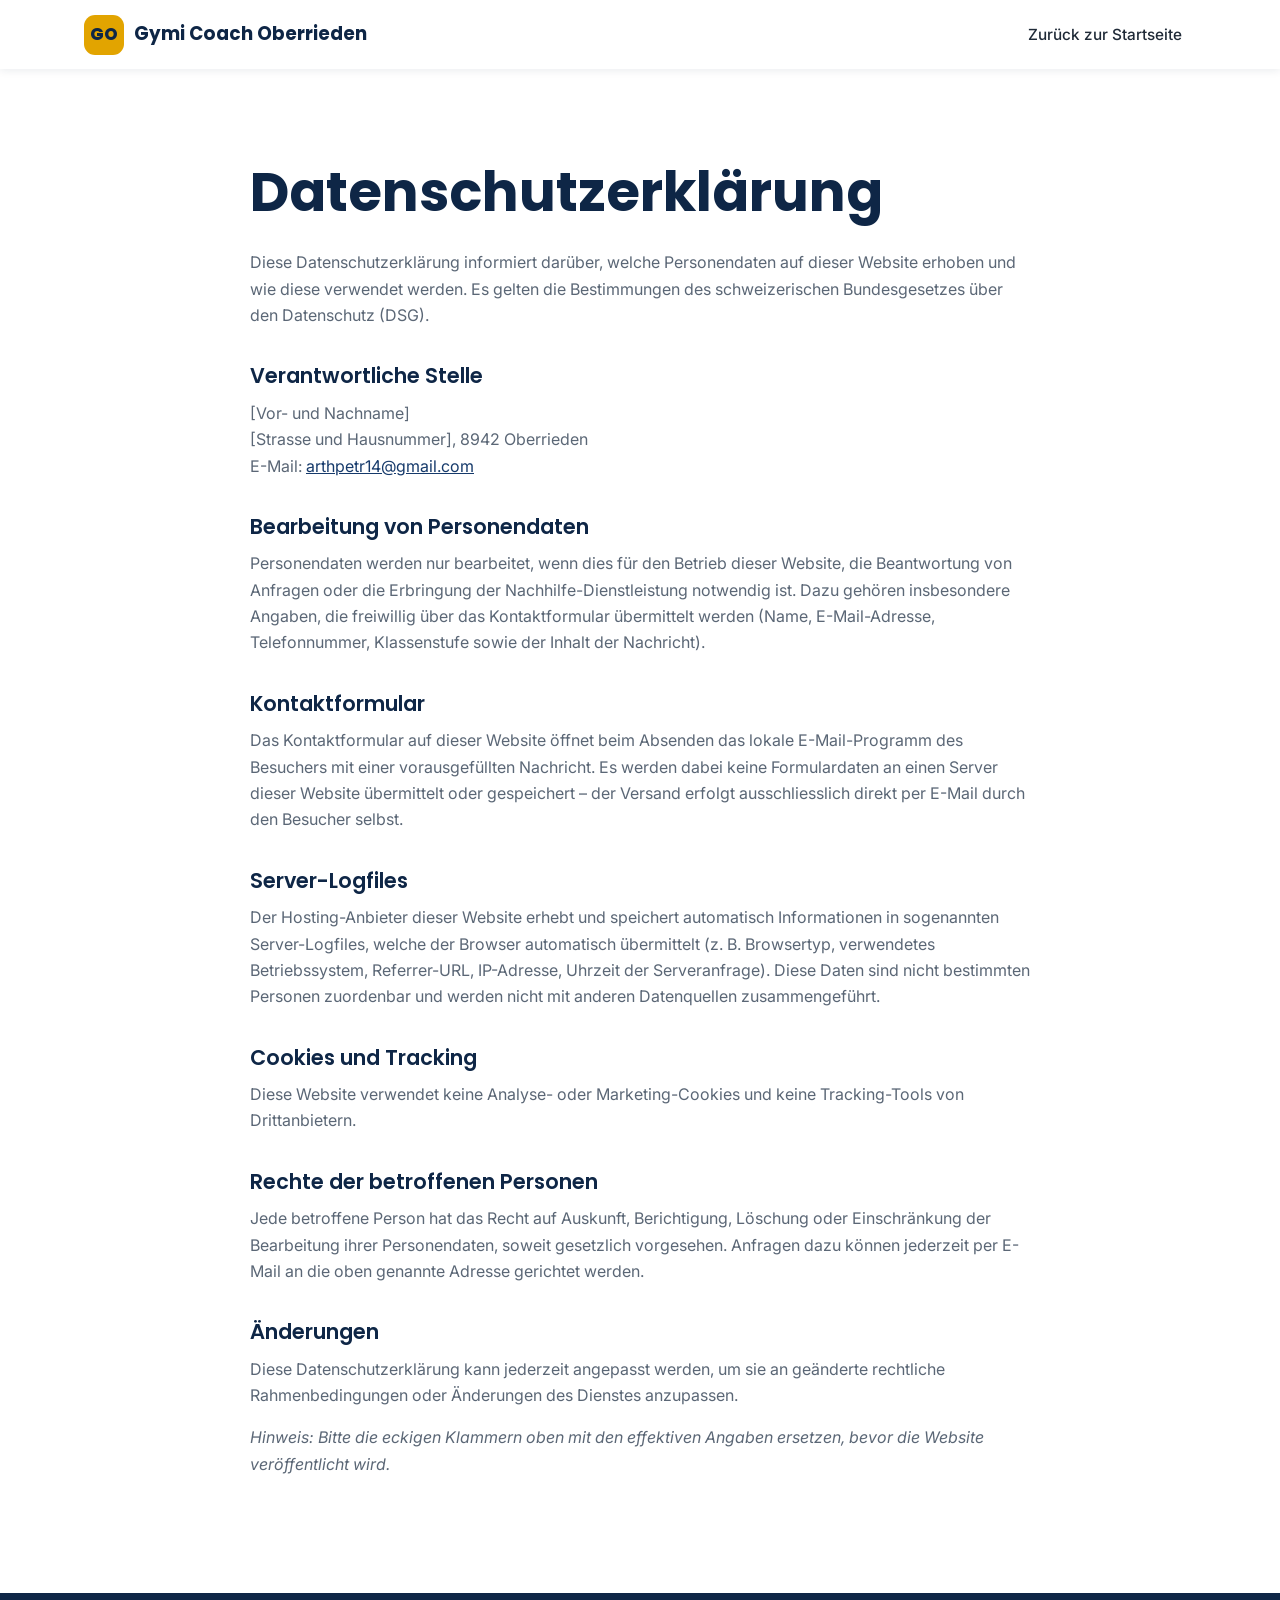
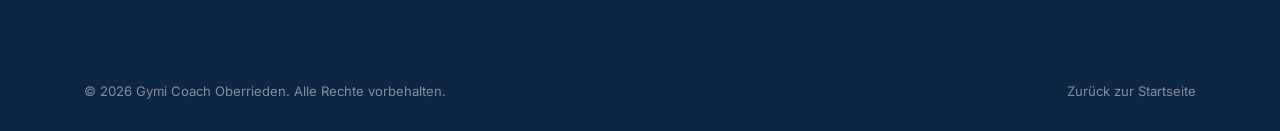
==== commit a4fa37cf: "Rebrand to Gymi Coach Oberrieden Rename the site brand from "Gymi-Coach Zürich" to "Gymi Coach Oberr" ====
--- a/datenschutz.html
+++ b/datenschutz.html
@@ -3,7 +3,7 @@
 <head>
 <meta charset="UTF-8">
 <meta name="viewport" content="width=device-width, initial-scale=1.0">
-<title>Datenschutz | Gymi-Coach Zürich</title>
+<title>Datenschutz | Gymi Coach Oberrieden</title>
 <link rel="icon" href="data:image/svg+xml,%3Csvg xmlns='http://www.w3.org/2000/svg' viewBox='0 0 64 64'%3E%3Crect width='64' height='64' rx='14' fill='%23163A6B'/%3E%3Ctext x='32' y='42' font-family='Arial,sans-serif' font-size='30' font-weight='700' fill='%23E2A400' text-anchor='middle'%3EGZ%3C/text%3E%3C/svg%3E">
 <link rel="preconnect" href="https://fonts.googleapis.com">
 <link rel="preconnect" href="https://fonts.gstatic.com" crossorigin>
@@ -15,8 +15,8 @@
 <header class="site-header is-scrolled">
   <div class="container">
     <a href="index.html#top" class="brand">
-      <span class="logo-mark">GZ</span>
-      Gymi-Coach Zürich
+      <span class="logo-mark">GO</span>
+      Gymi Coach Oberrieden
     </a>
     <nav class="main-nav">
       <a href="index.html#top">Zurück zur Startseite</a>
@@ -90,7 +90,7 @@
 <footer class="site-footer">
   <div class="container">
     <div class="footer-bottom">
-      <span>&copy; <span id="year"></span> Gymi-Coach Zürich. Alle Rechte vorbehalten.</span>
+      <span>&copy; <span id="year"></span> Gymi Coach Oberrieden. Alle Rechte vorbehalten.</span>
       <span><a href="index.html#top">Zurück zur Startseite</a></span>
     </div>
   </div>
--- a/css/style.css
+++ b/css/style.css
@@ -832,6 +832,18 @@
 }
 .contact-social a:hover { background: var(--color-accent); color: var(--color-primary-dark); }
 .contact-social svg { width: 18px; height: 18px; }
+
+.contact-social .linkedin-badge {
+  width: auto;
+  height: auto;
+  border-radius: 100px;
+  padding: 12px 22px;
+  gap: 10px;
+  font-family: var(--font-heading);
+  font-weight: 600;
+  font-size: .95rem;
+}
+.contact-social .linkedin-badge svg { width: 22px; height: 22px; }
 
 .contact-form-card {
   background: #fff;
